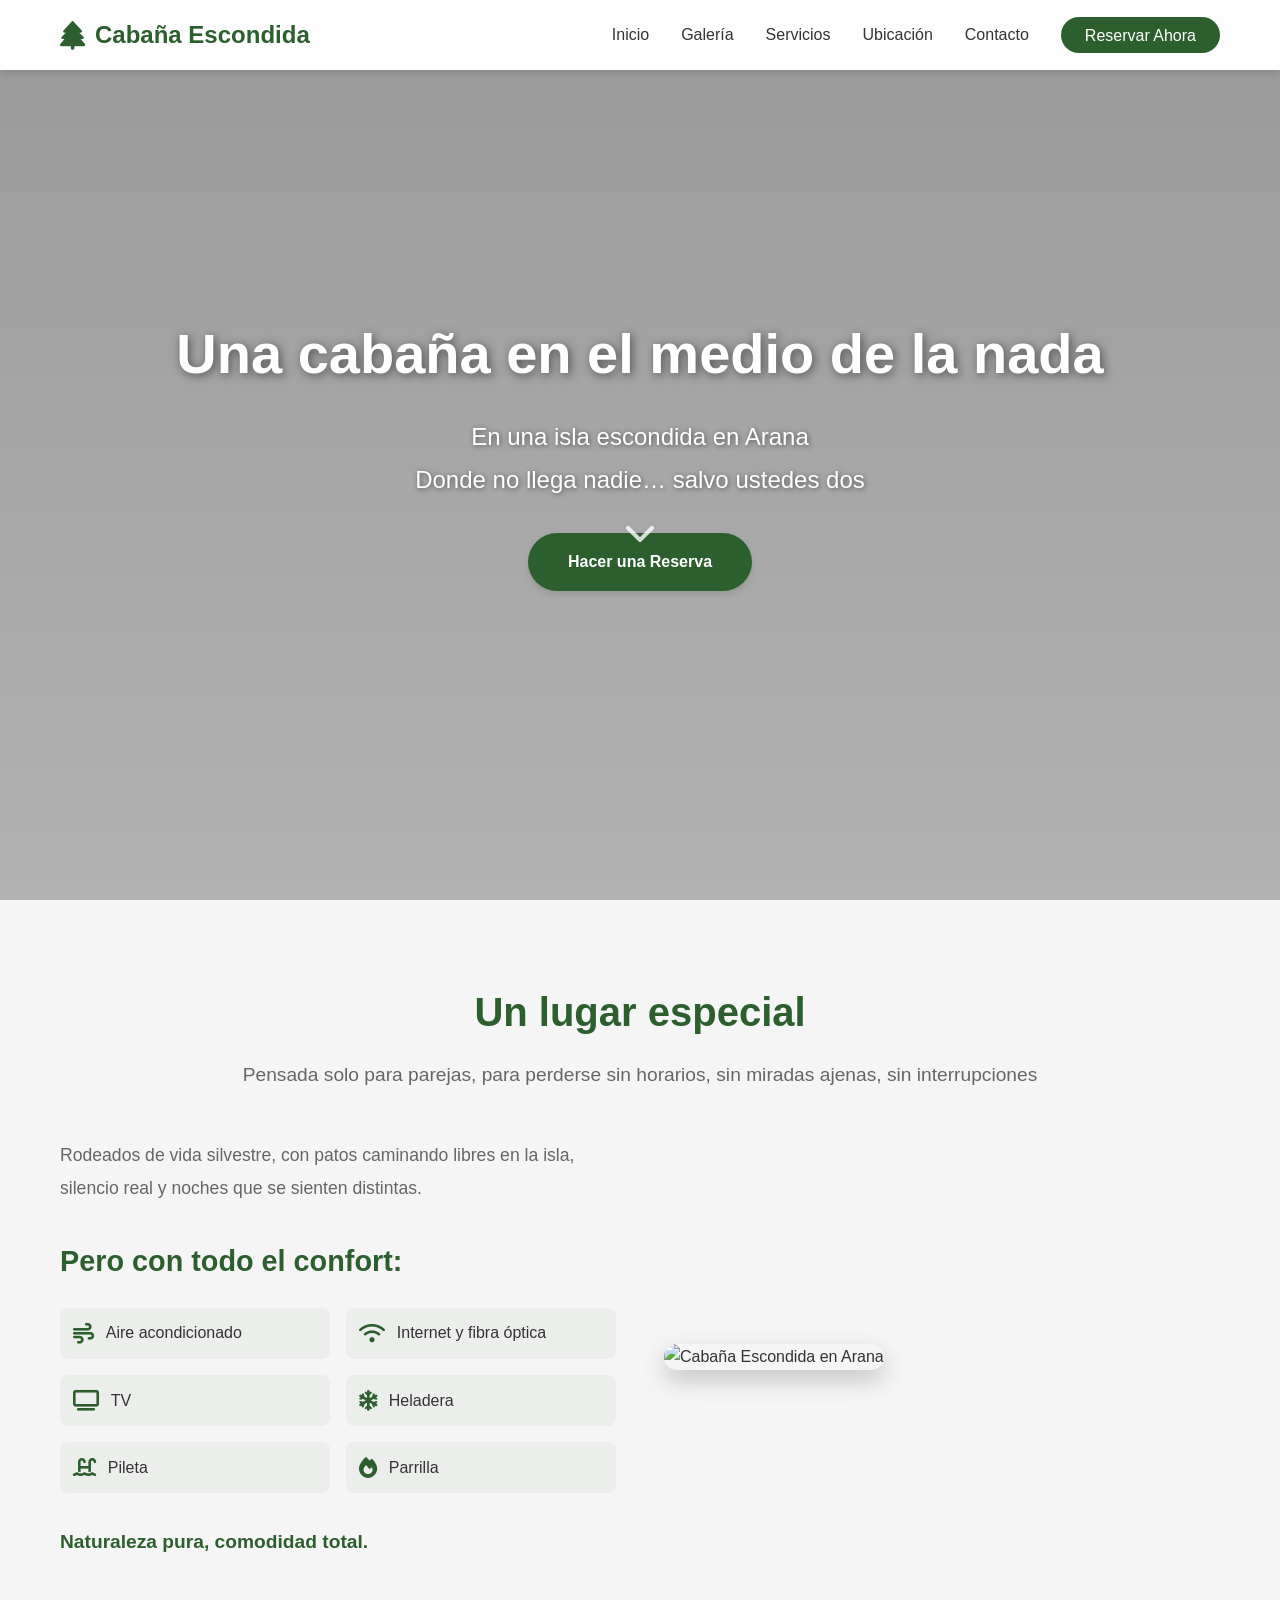
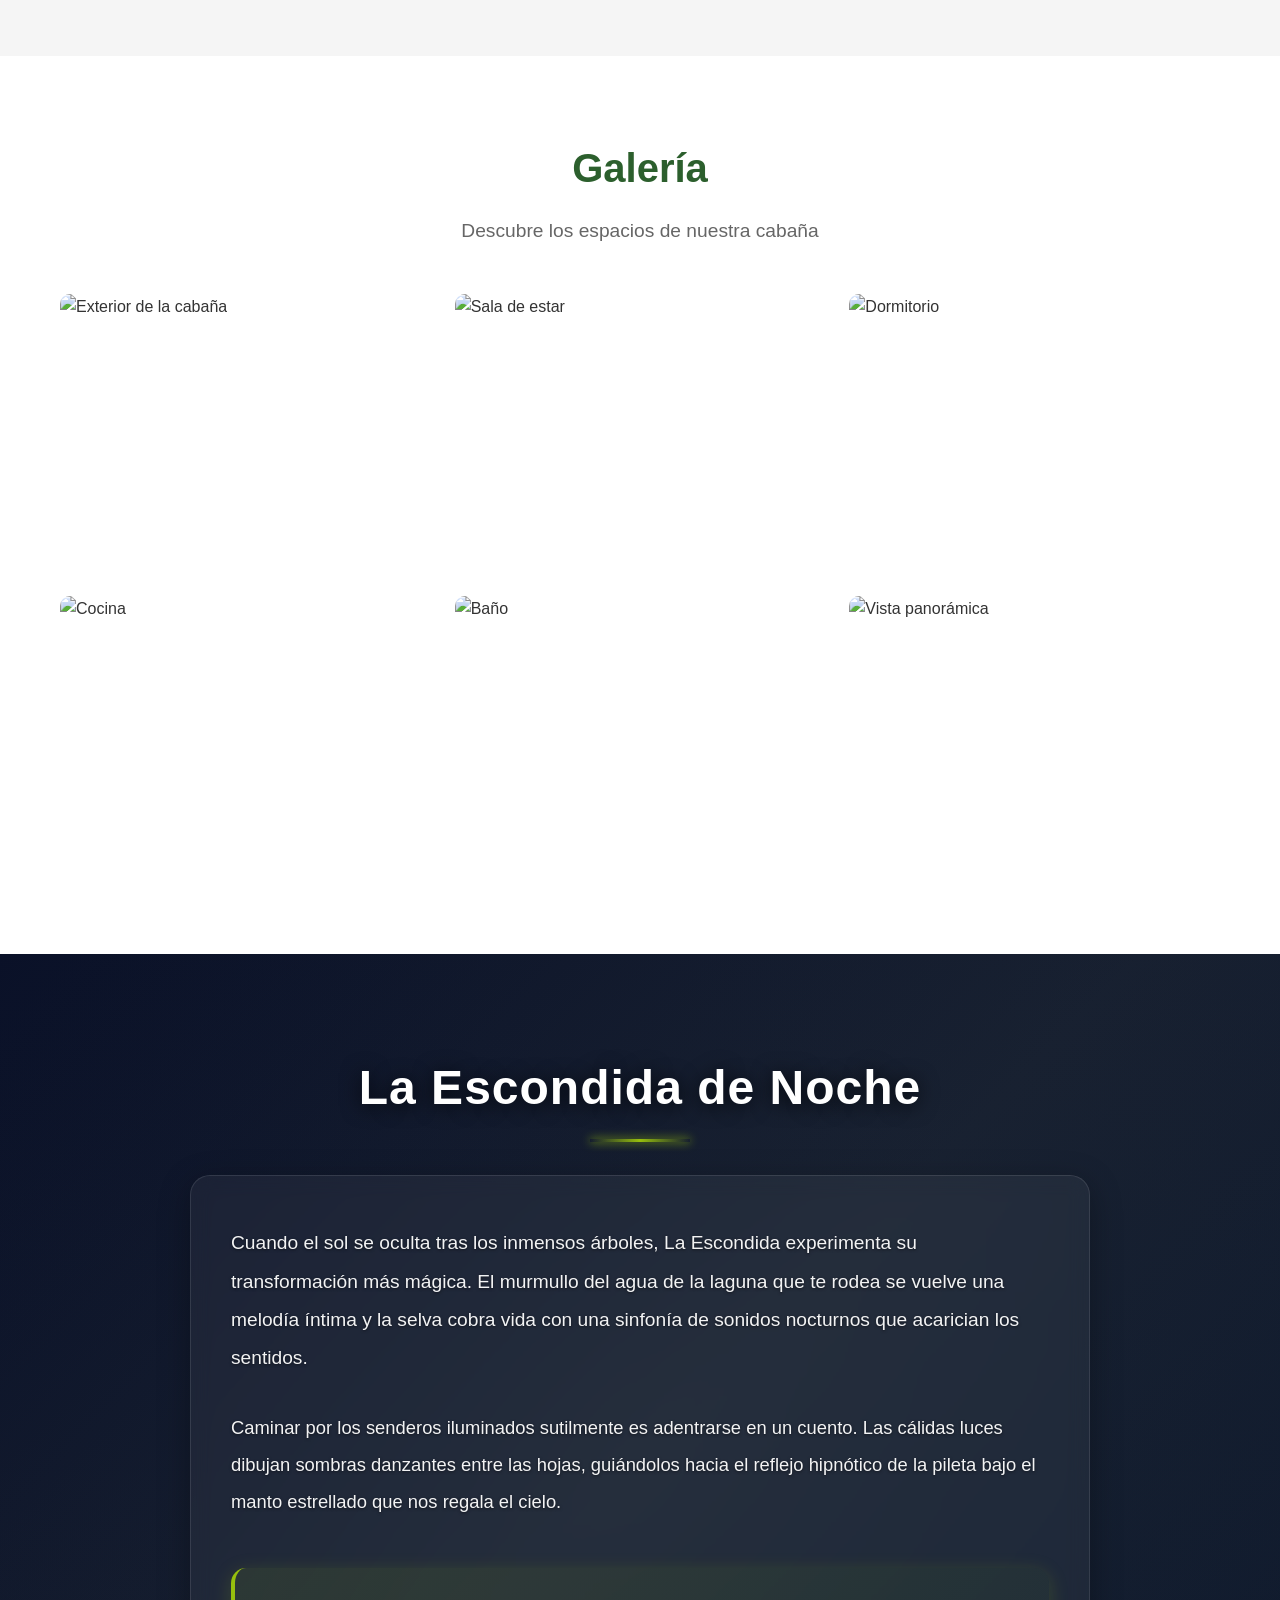
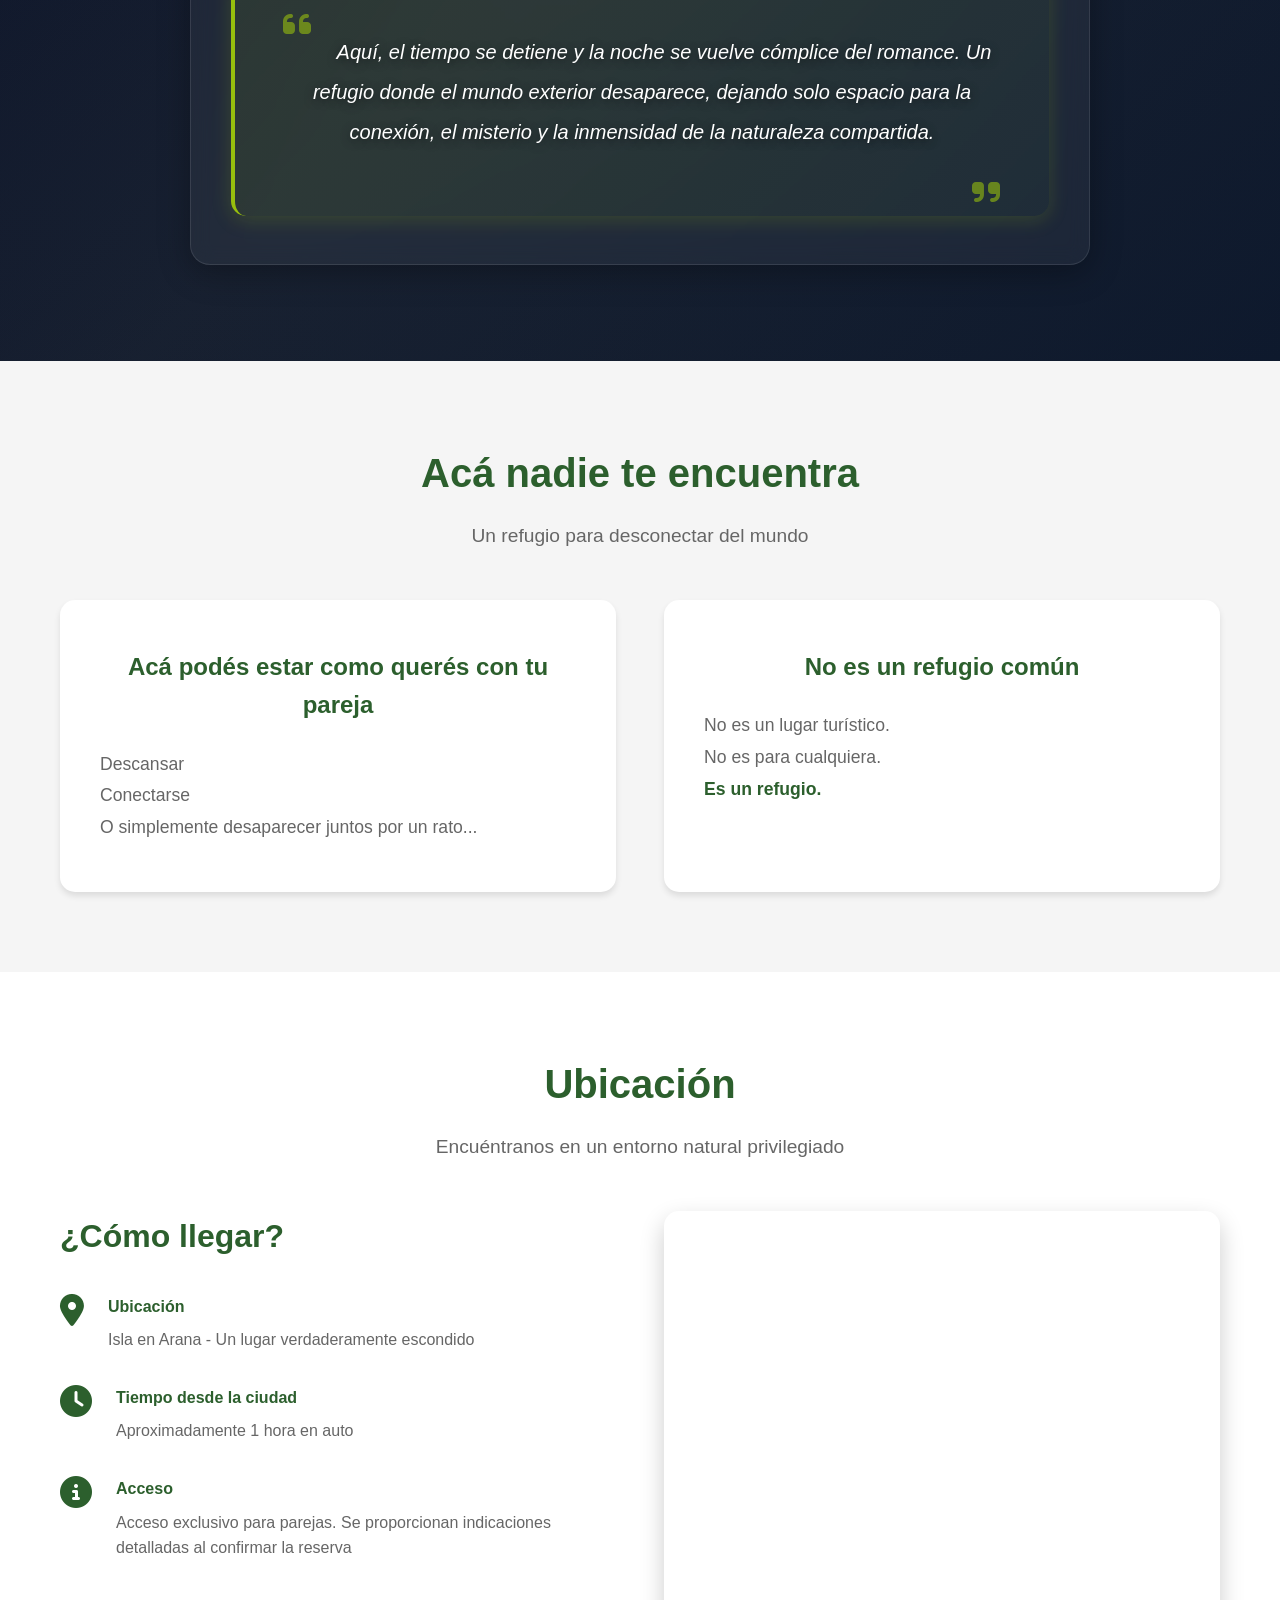
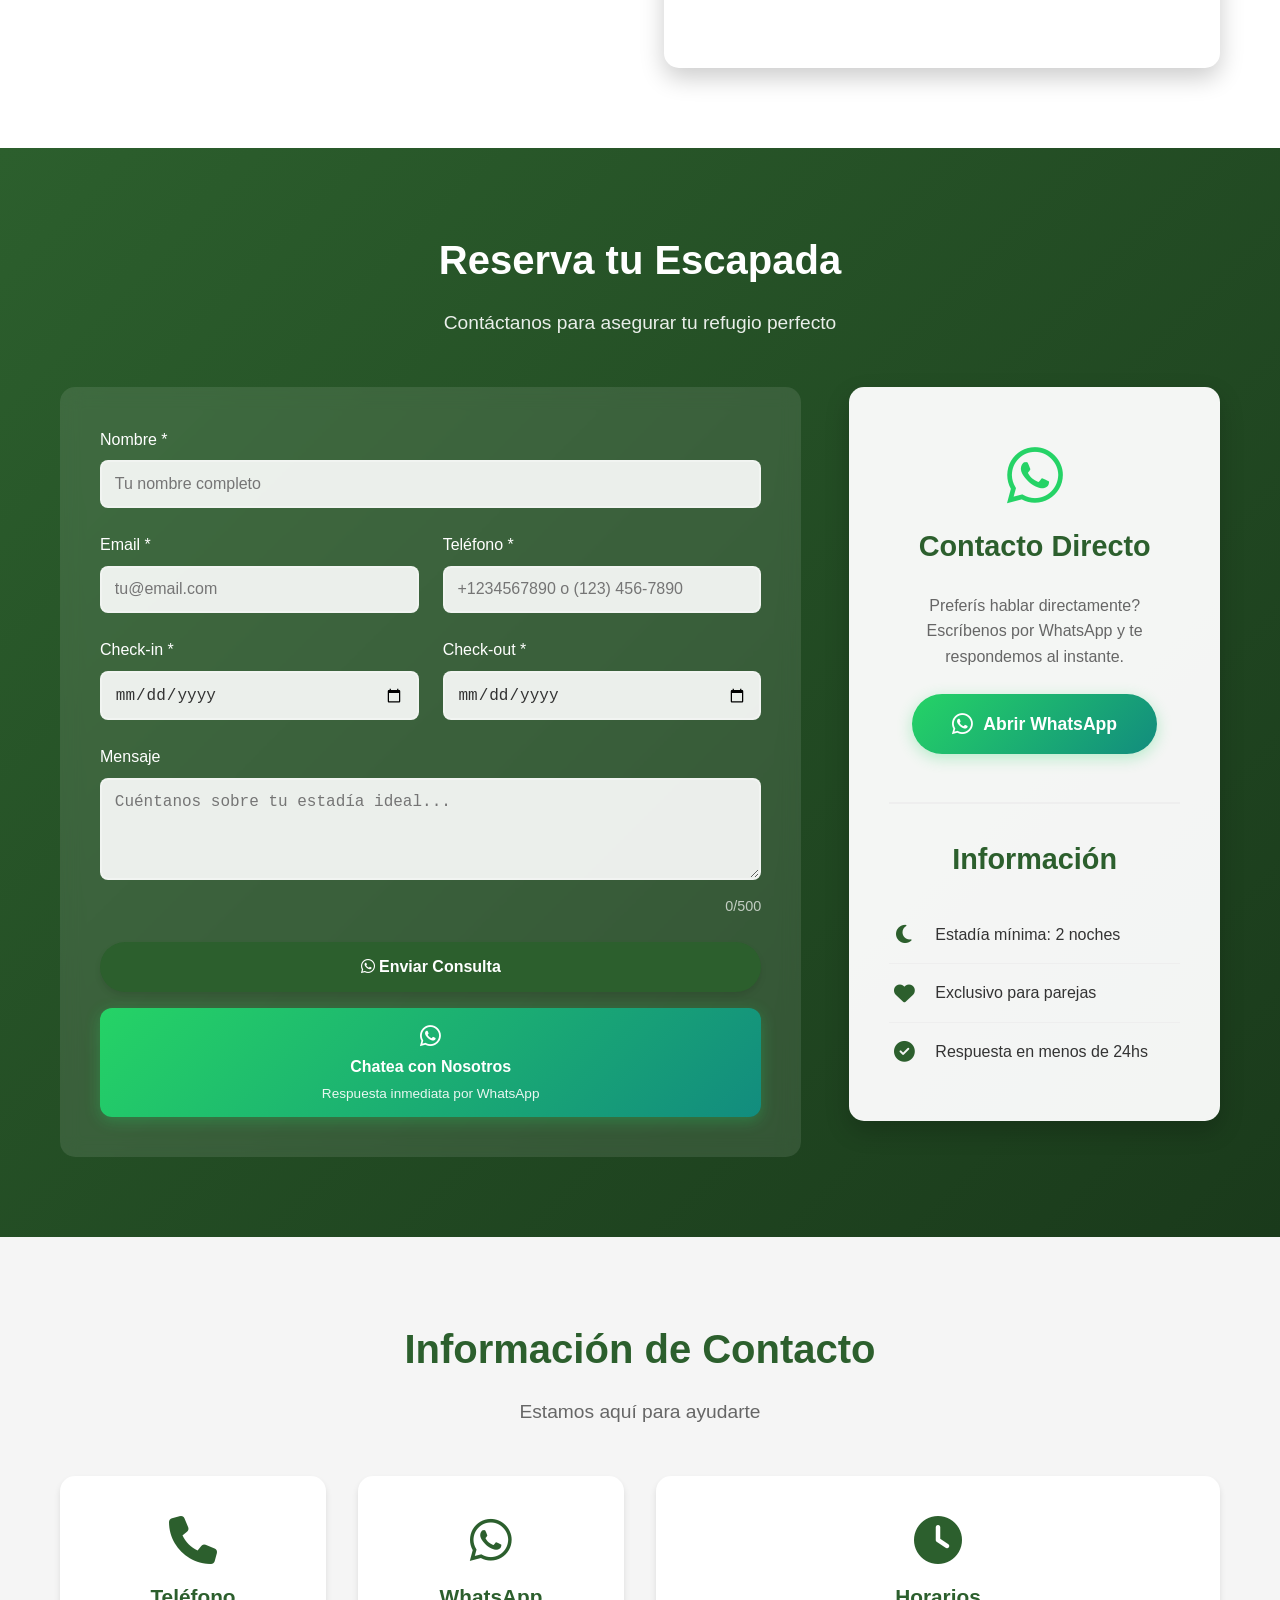
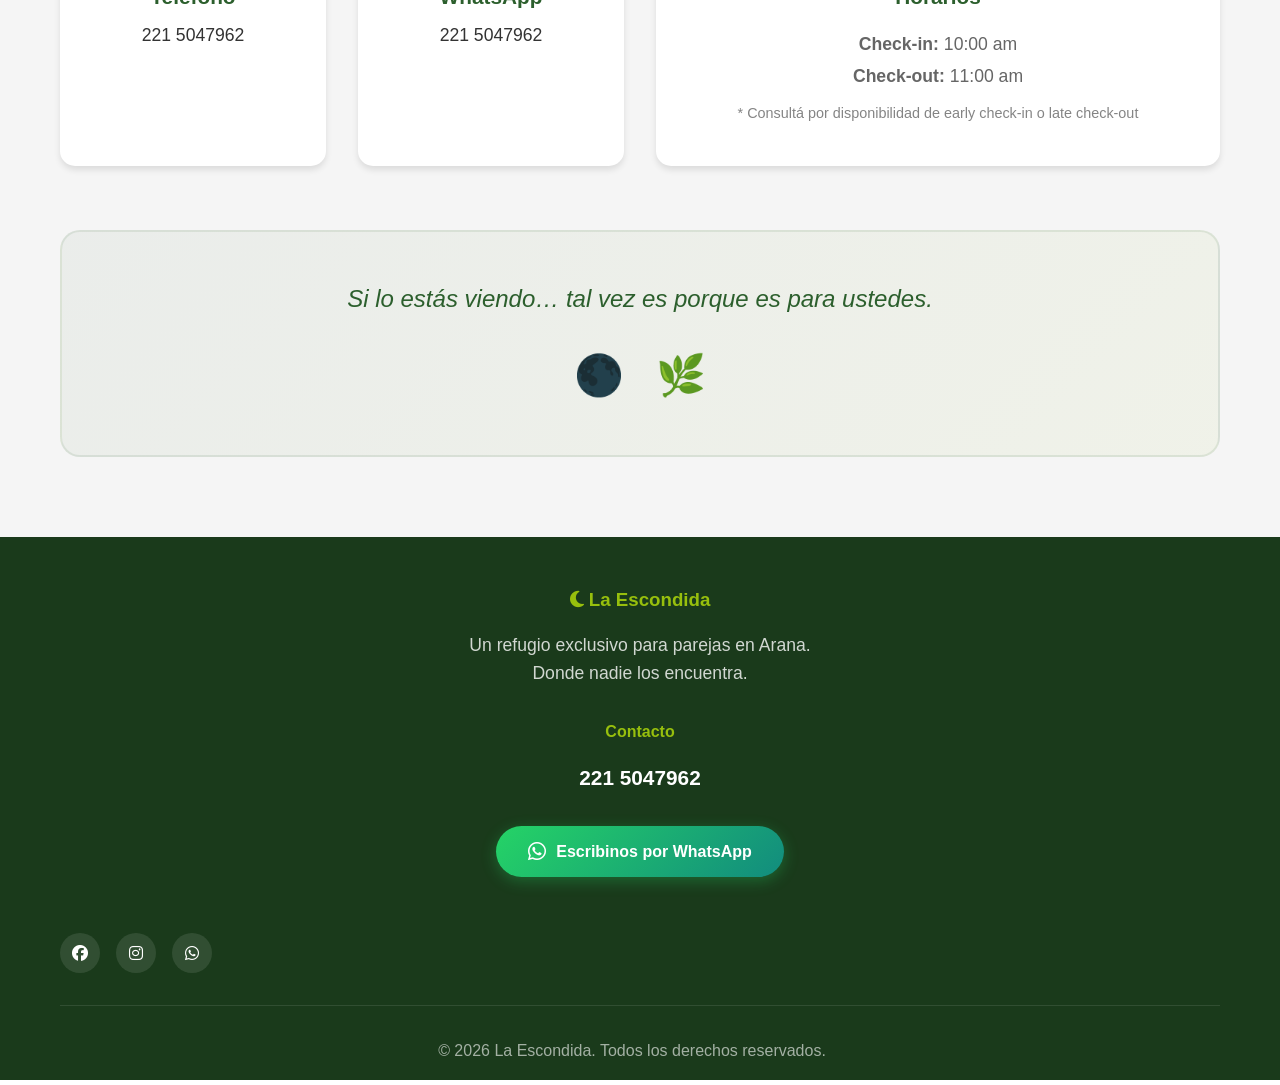
==== dashboard.html @ 1663bf4b "Agregar Dashboard CEO con métricas y analytics protegido por contraseña" ====
<!DOCTYPE html>
<html lang="es">
<head>
    <meta charset="UTF-8">
    <meta name="viewport" content="width=device-width, initial-scale=1.0">
    <title>Dashboard CEO - La Escondida</title>
    <link rel="stylesheet" href="https://cdnjs.cloudflare.com/ajax/libs/font-awesome/6.4.0/css/all.min.css">
    <style>
        * {
            margin: 0;
            padding: 0;
            box-sizing: border-box;
        }

        body {
            font-family: 'Segoe UI', Tahoma, Geneva, Verdana, sans-serif;
            background: linear-gradient(135deg, #1a1a2e 0%, #16213e 100%);
            color: #fff;
            min-height: 100vh;
            padding: 2rem;
        }

        .container {
            max-width: 1400px;
            margin: 0 auto;
        }

        .header {
            display: flex;
            justify-content: space-between;
            align-items: center;
            margin-bottom: 3rem;
            padding-bottom: 1rem;
            border-bottom: 2px solid rgba(255, 255, 255, 0.1);
        }

        .header h1 {
            font-size: 2rem;
            color: #f4a261;
        }

        .header .subtitle {
            color: rgba(255, 255, 255, 0.6);
            font-size: 1rem;
        }

        .back-btn {
            padding: 0.8rem 1.5rem;
            background: rgba(255, 255, 255, 0.1);
            border: 1px solid rgba(255, 255, 255, 0.2);
            border-radius: 8px;
            color: #fff;
            text-decoration: none;
            display: flex;
            align-items: center;
            gap: 0.5rem;
            transition: all 0.3s ease;
        }

        .back-btn:hover {
            background: rgba(255, 255, 255, 0.2);
            transform: translateY(-2px);
        }

        .stats-grid {
            display: grid;
            grid-template-columns: repeat(auto-fit, minmax(280px, 1fr));
            gap: 1.5rem;
            margin-bottom: 3rem;
        }

        .stat-card {
            background: linear-gradient(135deg, rgba(244, 162, 97, 0.1), rgba(233, 196, 106, 0.1));
            border: 1px solid rgba(244, 162, 97, 0.2);
            border-radius: 12px;
            padding: 2rem;
            backdrop-filter: blur(10px);
            transition: transform 0.3s ease;
        }

        .stat-card:hover {
            transform: translateY(-5px);
        }

        .stat-card .icon {
            width: 60px;
            height: 60px;
            background: rgba(244, 162, 97, 0.2);
            border-radius: 12px;
            display: flex;
            align-items: center;
            justify-content: center;
            font-size: 1.8rem;
            color: #f4a261;
            margin-bottom: 1rem;
        }

        .stat-card h3 {
            font-size: 0.9rem;
            color: rgba(255, 255, 255, 0.7);
            text-transform: uppercase;
            letter-spacing: 1px;
            margin-bottom: 0.5rem;
        }

        .stat-card .value {
            font-size: 2.5rem;
            font-weight: bold;
            color: #f4a261;
            margin-bottom: 0.5rem;
        }

        .stat-card .change {
            font-size: 0.9rem;
            color: #4ecdc4;
        }

        .chart-section {
            background: rgba(255, 255, 255, 0.05);
            border: 1px solid rgba(255, 255, 255, 0.1);
            border-radius: 12px;
            padding: 2rem;
            margin-bottom: 2rem;
        }

        .chart-section h2 {
            font-size: 1.5rem;
            margin-bottom: 1.5rem;
            color: #f4a261;
        }

        .activity-list {
            max-height: 400px;
            overflow-y: auto;
        }

        .activity-item {
            display: flex;
            align-items: center;
            gap: 1rem;
            padding: 1rem;
            background: rgba(255, 255, 255, 0.03);
            border-radius: 8px;
            margin-bottom: 0.8rem;
            border-left: 3px solid #f4a261;
        }

        .activity-item .activity-icon {
            width: 40px;
            height: 40px;
            background: rgba(244, 162, 97, 0.2);
            border-radius: 50%;
            display: flex;
            align-items: center;
            justify-content: center;
            color: #f4a261;
        }

        .activity-item .activity-content {
            flex: 1;
        }

        .activity-item .activity-title {
            font-weight: 600;
            margin-bottom: 0.3rem;
        }

        .activity-item .activity-time {
            font-size: 0.8rem;
            color: rgba(255, 255, 255, 0.5);
        }

        .actions {
            display: flex;
            gap: 1rem;
            margin-top: 2rem;
        }

        .action-btn {
            padding: 1rem 2rem;
            background: rgba(244, 162, 97, 0.2);
            border: 1px solid rgba(244, 162, 97, 0.3);
            border-radius: 8px;
            color: #fff;
            cursor: pointer;
            transition: all 0.3s ease;
            display: flex;
            align-items: center;
            gap: 0.5rem;
        }

        .action-btn:hover {
            background: rgba(244, 162, 97, 0.3);
            transform: translateY(-2px);
        }

        .progress-bar {
            width: 100%;
            height: 8px;
            background: rgba(255, 255, 255, 0.1);
            border-radius: 4px;
            overflow: hidden;
            margin-top: 0.5rem;
        }

        .progress-fill {
            height: 100%;
            background: linear-gradient(90deg, #f4a261, #e9c46a);
            border-radius: 4px;
            transition: width 0.3s ease;
        }

        @media (max-width: 768px) {
            body {
                padding: 1rem;
            }

            .header {
                flex-direction: column;
                gap: 1rem;
                text-align: center;
            }

            .stats-grid {
                grid-template-columns: 1fr;
            }

            .actions {
                flex-direction: column;
            }
        }

        ::-webkit-scrollbar {
            width: 8px;
        }

        ::-webkit-scrollbar-track {
            background: rgba(255, 255, 255, 0.05);
        }

        ::-webkit-scrollbar-thumb {
            background: rgba(244, 162, 97, 0.5);
            border-radius: 4px;
        }
    </style>
</head>
<body>
    <div class="container">
        <div class="header">
            <div>
                <h1><i class="fas fa-chart-line"></i> Dashboard CEO</h1>
                <p class="subtitle">Panel de métricas - La Escondida</p>
            </div>
            <a href="index.html" class="back-btn">
                <i class="fas fa-arrow-left"></i> Volver al sitio
            </a>
        </div>

        <div class="stats-grid">
            <div class="stat-card">
                <div class="icon"><i class="fas fa-eye"></i></div>
                <h3>Visitas Totales</h3>
                <div class="value" id="totalViews">0</div>
                <div class="change">↑ Últimas 24 horas</div>
            </div>

            <div class="stat-card">
                <div class="icon"><i class="fas fa-mouse-pointer"></i></div>
                <h3>Clicks Totales</h3>
                <div class="value" id="totalClicks">0</div>
                <div class="change">Interacciones del usuario</div>
            </div>

            <div class="stat-card">
                <div class="icon"><i class="fab fa-whatsapp"></i></div>
                <h3>Conversiones WhatsApp</h3>
                <div class="value" id="totalConversions">0</div>
                <div class="change" id="conversionRate">0% tasa de conversión</div>
                <div class="progress-bar">
                    <div class="progress-fill" id="conversionProgress" style="width: 0%"></div>
                </div>
            </div>

            <div class="stat-card">
                <div class="icon"><i class="fas fa-clock"></i></div>
                <h3>Tiempo Promedio</h3>
                <div class="value" id="avgTime">0s</div>
                <div class="change">Tiempo en el sitio</div>
            </div>
        </div>

        <div class="chart-section">
            <h2><i class="fas fa-chart-bar"></i> Actividad Reciente</h2>
            <div class="activity-list" id="activityList">
                <!-- Se llena dinámicamente -->
            </div>
        </div>

        <div class="actions">
            <button class="action-btn" onclick="exportData()">
                <i class="fas fa-download"></i> Exportar Datos
            </button>
            <button class="action-btn" onclick="clearData()">
                <i class="fas fa-trash"></i> Limpiar Datos
            </button>
            <button class="action-btn" onclick="refreshData()">
                <i class="fas fa-sync"></i> Actualizar
            </button>
        </div>
    </div>

    <script>
        // Verificar autenticación
        function checkAuth() {
            const authTime = sessionStorage.getItem('admin_auth_time');
            const now = Date.now();
            
            if (!authTime || (now - parseInt(authTime)) > 3600000) { // 1 hora
                const password = prompt('Ingrese la contraseña de administrador:');
                if (password === '1234') {
                    sessionStorage.setItem('admin_auth_time', now.toString());
                } else {
                    alert('Acceso denegado');
                    window.location.href = 'index.html';
                }
            }
        }

        checkAuth();

        // Cargar datos de analytics
        function loadAnalytics() {
            const events = JSON.parse(localStorage.getItem('cabana_analytics') || '[]');
            
            // Calcular métricas
            const pageViews = events.filter(e => e.type === 'page_view').length;
            const buttonClicks = events.filter(e => e.type === 'button_click').length;
            const conversions = events.filter(e => e.type === 'conversion').length;
            const timeEvents = events.filter(e => e.type === 'time_on_page');
            
            // Tiempo promedio
            let avgTime = 0;
            if (timeEvents.length > 0) {
                const totalTime = timeEvents.reduce((sum, e) => sum + (e.seconds || 0), 0);
                avgTime = Math.round(totalTime / timeEvents.length);
            }
            
            // Actualizar UI
            document.getElementById('totalViews').textContent = pageViews;
            document.getElementById('totalClicks').textContent = buttonClicks;
            document.getElementById('totalConversions').textContent = conversions;
            document.getElementById('avgTime').textContent = `${avgTime}s`;
            
            // Tasa de conversión
            const conversionRate = pageViews > 0 ? ((conversions / pageViews) * 100).toFixed(1) : 0;
            document.getElementById('conversionRate').textContent = `${conversionRate}% tasa de conversión`;
            document.getElementById('conversionProgress').style.width = `${Math.min(conversionRate * 2, 100)}%`;
            
            // Actividad reciente
            const activityList = document.getElementById('activityList');
            activityList.innerHTML = '';
            
            // Últimos 50 eventos
            const recentEvents = events.slice(-50).reverse();
            
            if (recentEvents.length === 0) {
                activityList.innerHTML = '<p style="text-align: center; color: rgba(255,255,255,0.5); padding: 2rem;">No hay actividad registrada aún</p>';
            } else {
                recentEvents.forEach(event => {
                    const item = document.createElement('div');
                    item.className = 'activity-item';
                    
                    let icon, title, subtitle;
                    
                    switch(event.type) {
                        case 'page_view':
                            icon = 'fa-eye';
                            title = 'Vista de página';
                            subtitle = event.page || 'Página principal';
                            break;
                        case 'button_click':
                            icon = 'fa-mouse-pointer';
                            title = 'Click en botón';
                            subtitle = event.text || 'Botón';
                            break;
                        case 'conversion':
                            icon = 'fa-whatsapp';
                            title = 'Conversión - Click en WhatsApp';
                            subtitle = event.text || 'WhatsApp';
                            break;
                        case 'dashboard_access':
                            icon = 'fa-shield-alt';
                            title = 'Acceso al dashboard';
                            subtitle = 'Panel de administración';
                            break;
                        default:
                            icon = 'fa-circle';
                            title = event.type;
                            subtitle = '';
                    }
                    
                    const time = new Date(event.timestamp).toLocaleString('es-AR');
                    
                    item.innerHTML = `
                        <div class="activity-icon">
                            <i class="fas ${icon}"></i>
                        </div>
                        <div class="activity-content">
                            <div class="activity-title">${title}</div>
                            <div class="activity-time">${time} - ${subtitle}</div>
                        </div>
                    `;
                    
                    activityList.appendChild(item);
                });
            }
        }

        function exportData() {
            const events = localStorage.getItem('cabana_analytics') || '[]';
            const blob = new Blob([events], { type: 'application/json' });
            const url = URL.createObjectURL(blob);
            const a = document.createElement('a');
            a.href = url;
            a.download = `analytics_${new Date().toISOString().split('T')[0]}.json`;
            a.click();
            URL.revokeObjectURL(url);
        }

        function clearData() {
            if (confirm('¿Está seguro de que desea eliminar todos los datos de analytics?')) {
                localStorage.removeItem('cabana_analytics');
                loadAnalytics();
                alert('Datos eliminados correctamente');
            }
        }

        function refreshData() {
            loadAnalytics();
        }

        // Cargar datos al inicio
        loadAnalytics();

        // Auto-refresh cada 30 segundos
        setInterval(loadAnalytics, 30000);
    </script>
</body>
</html>
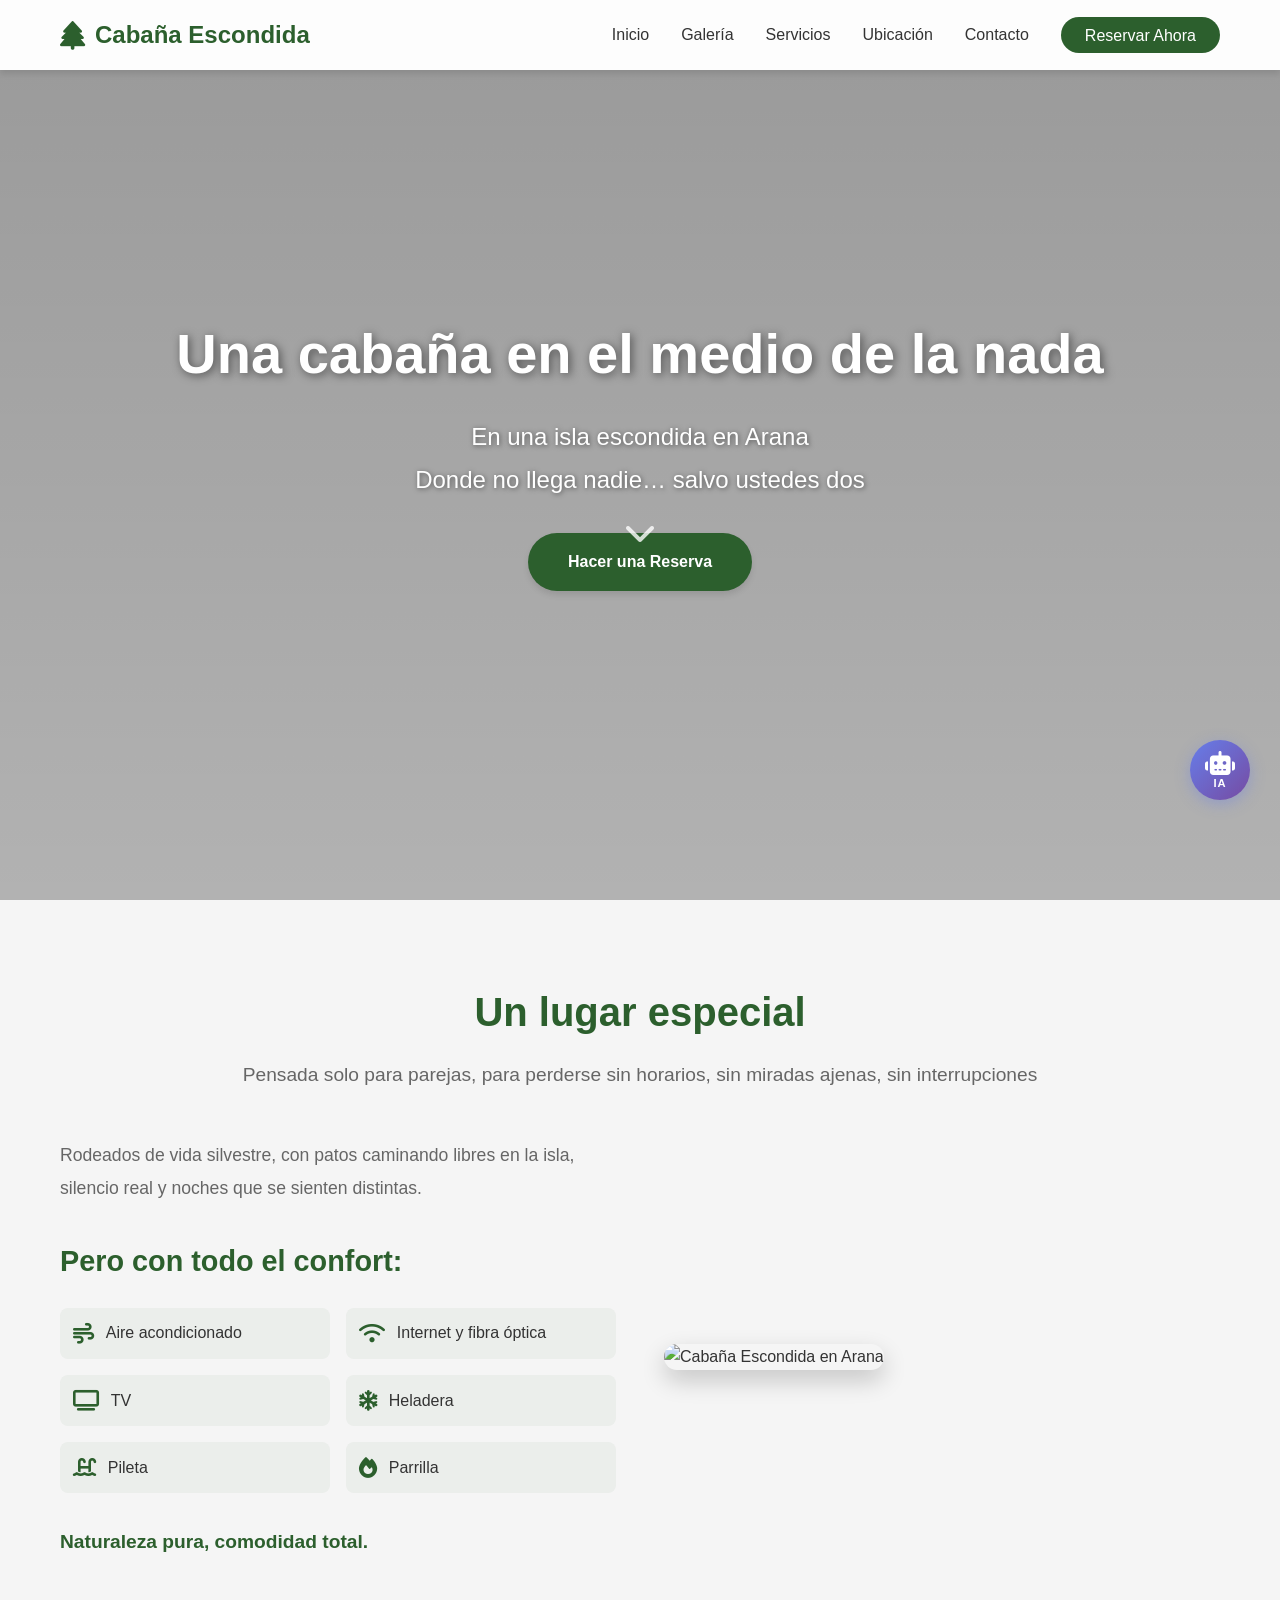
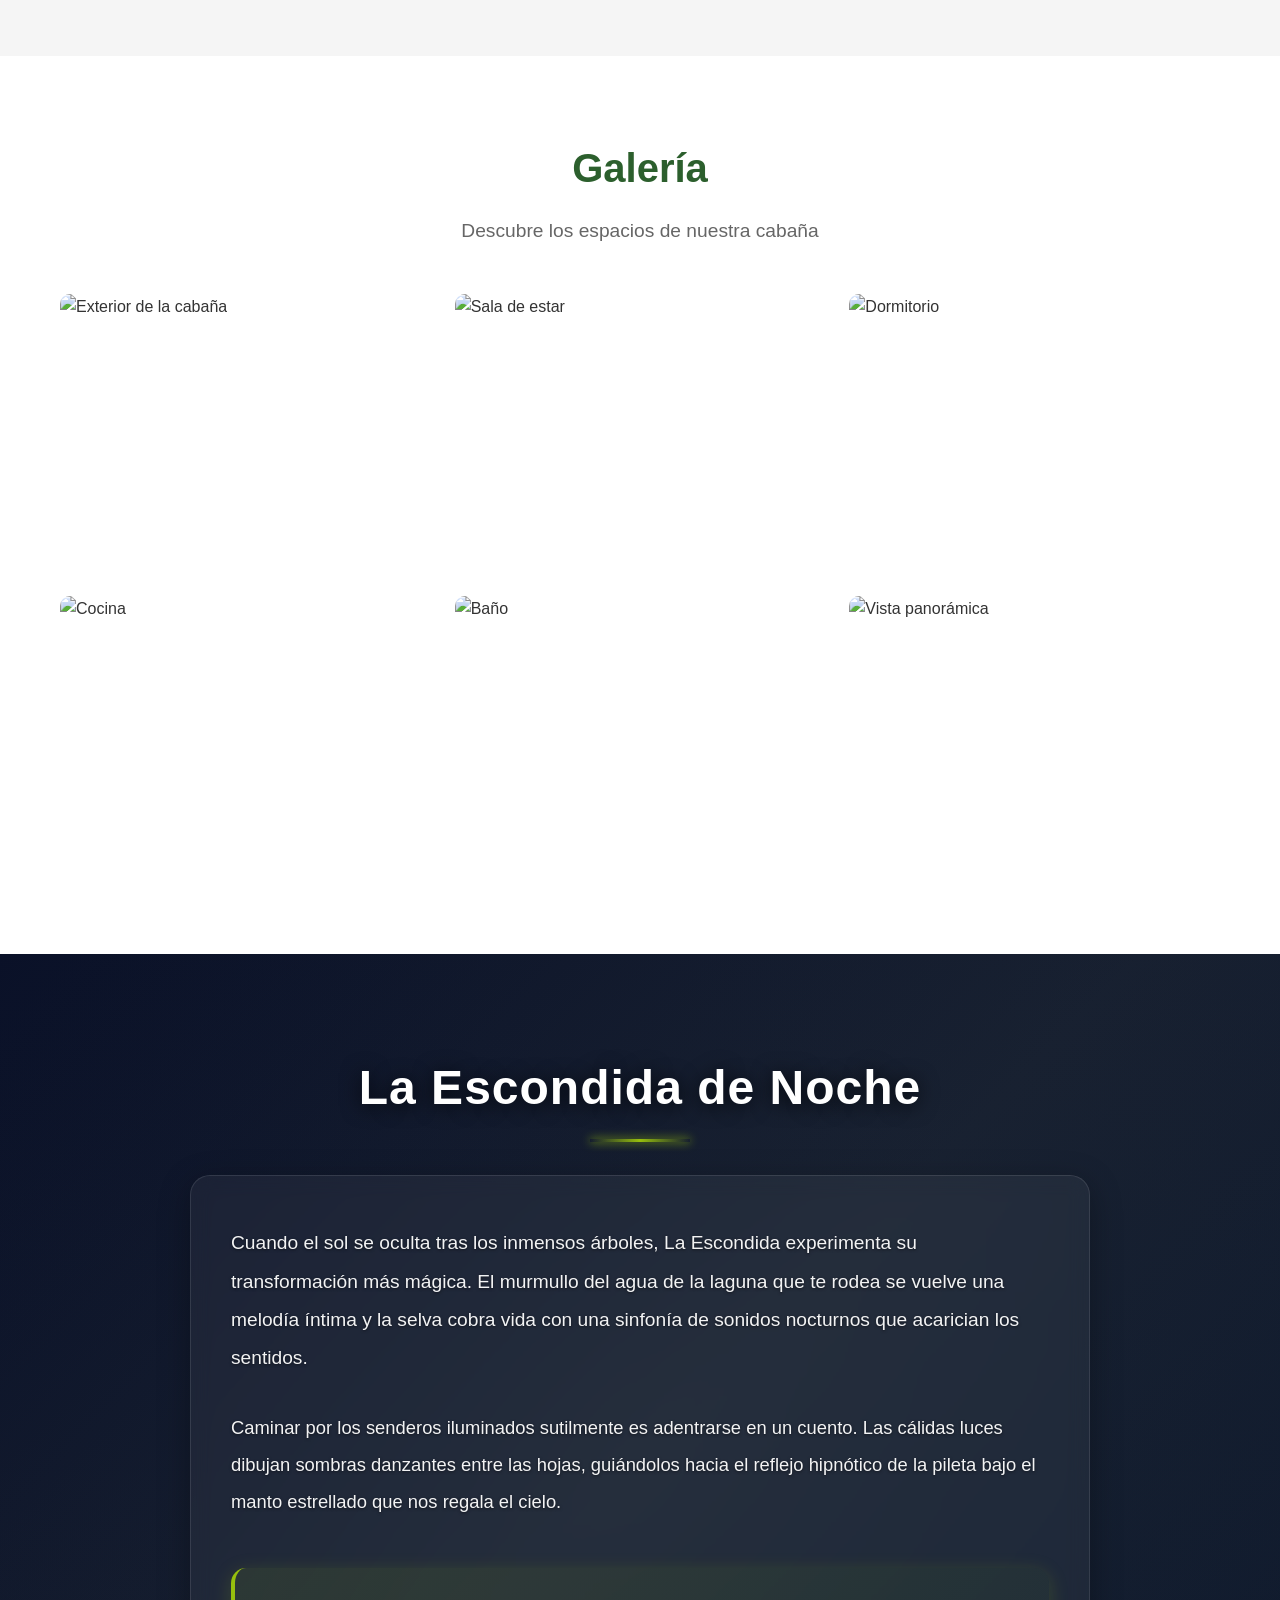
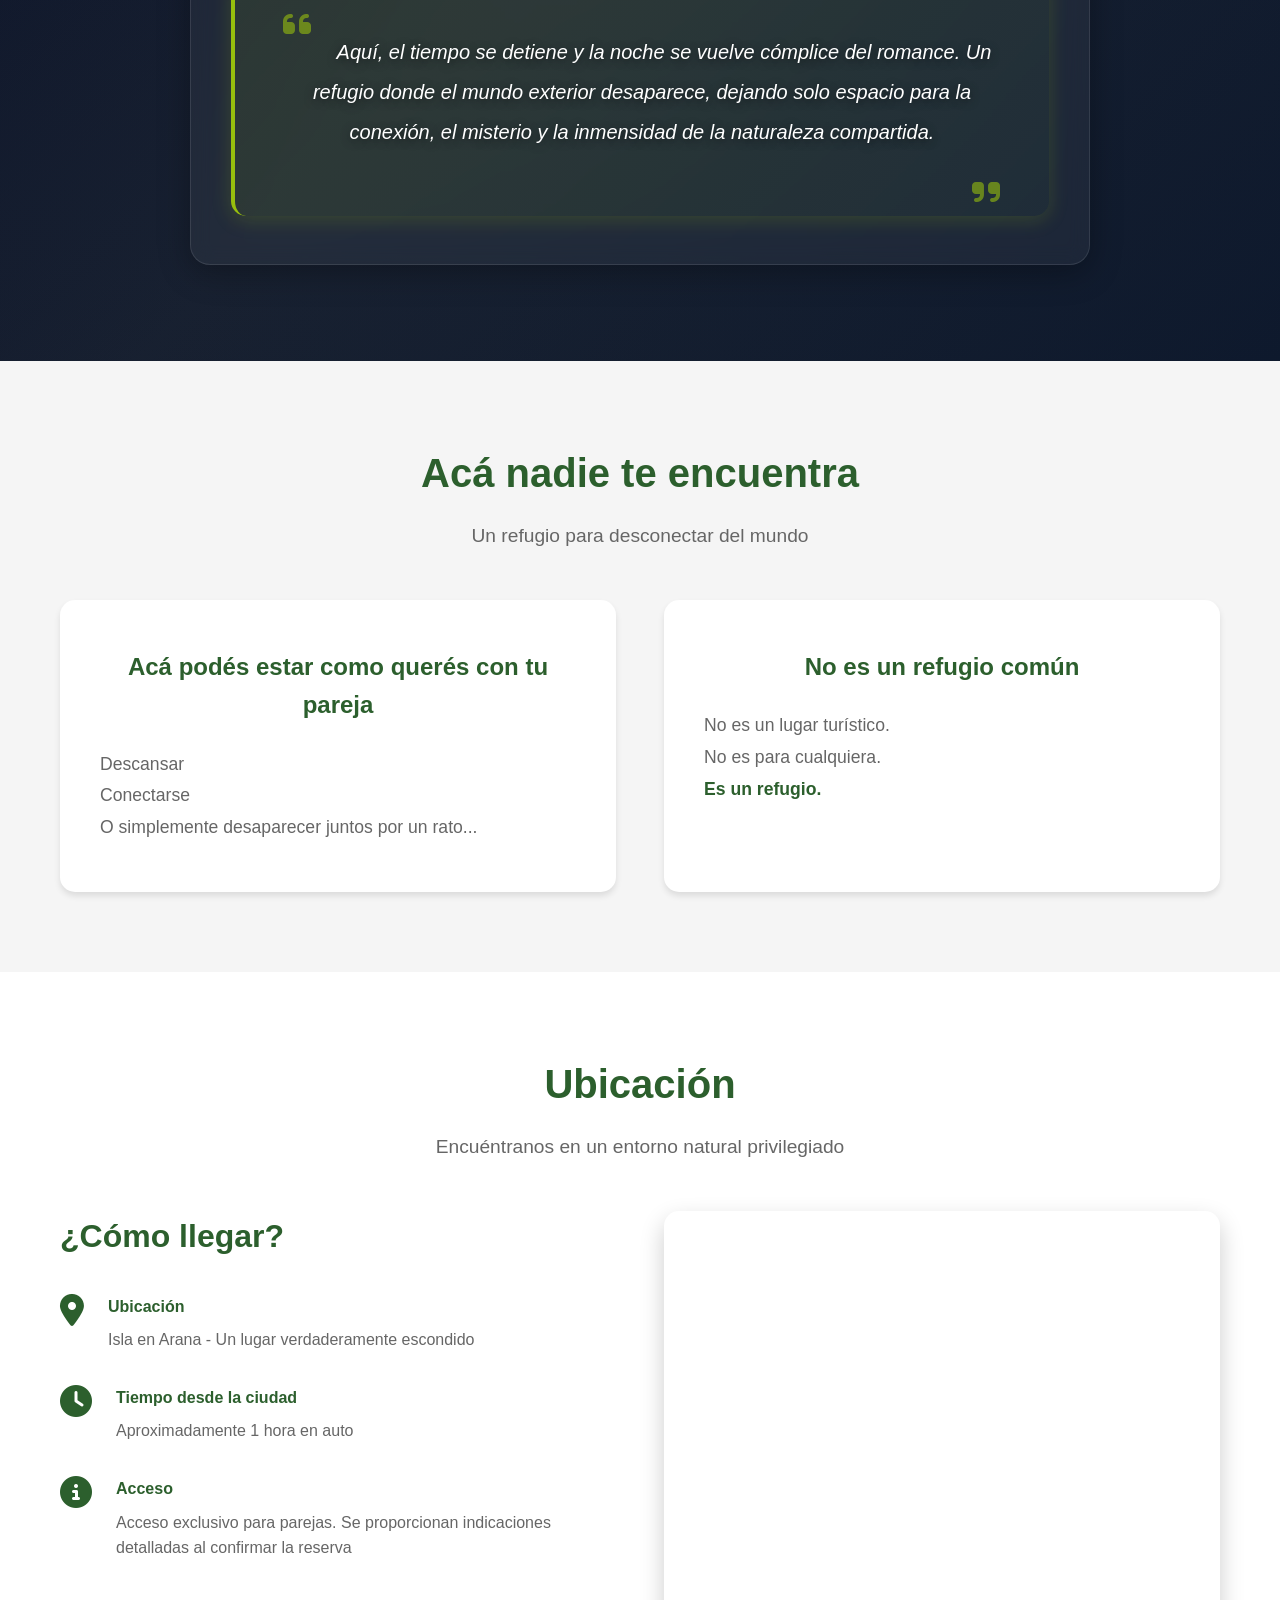
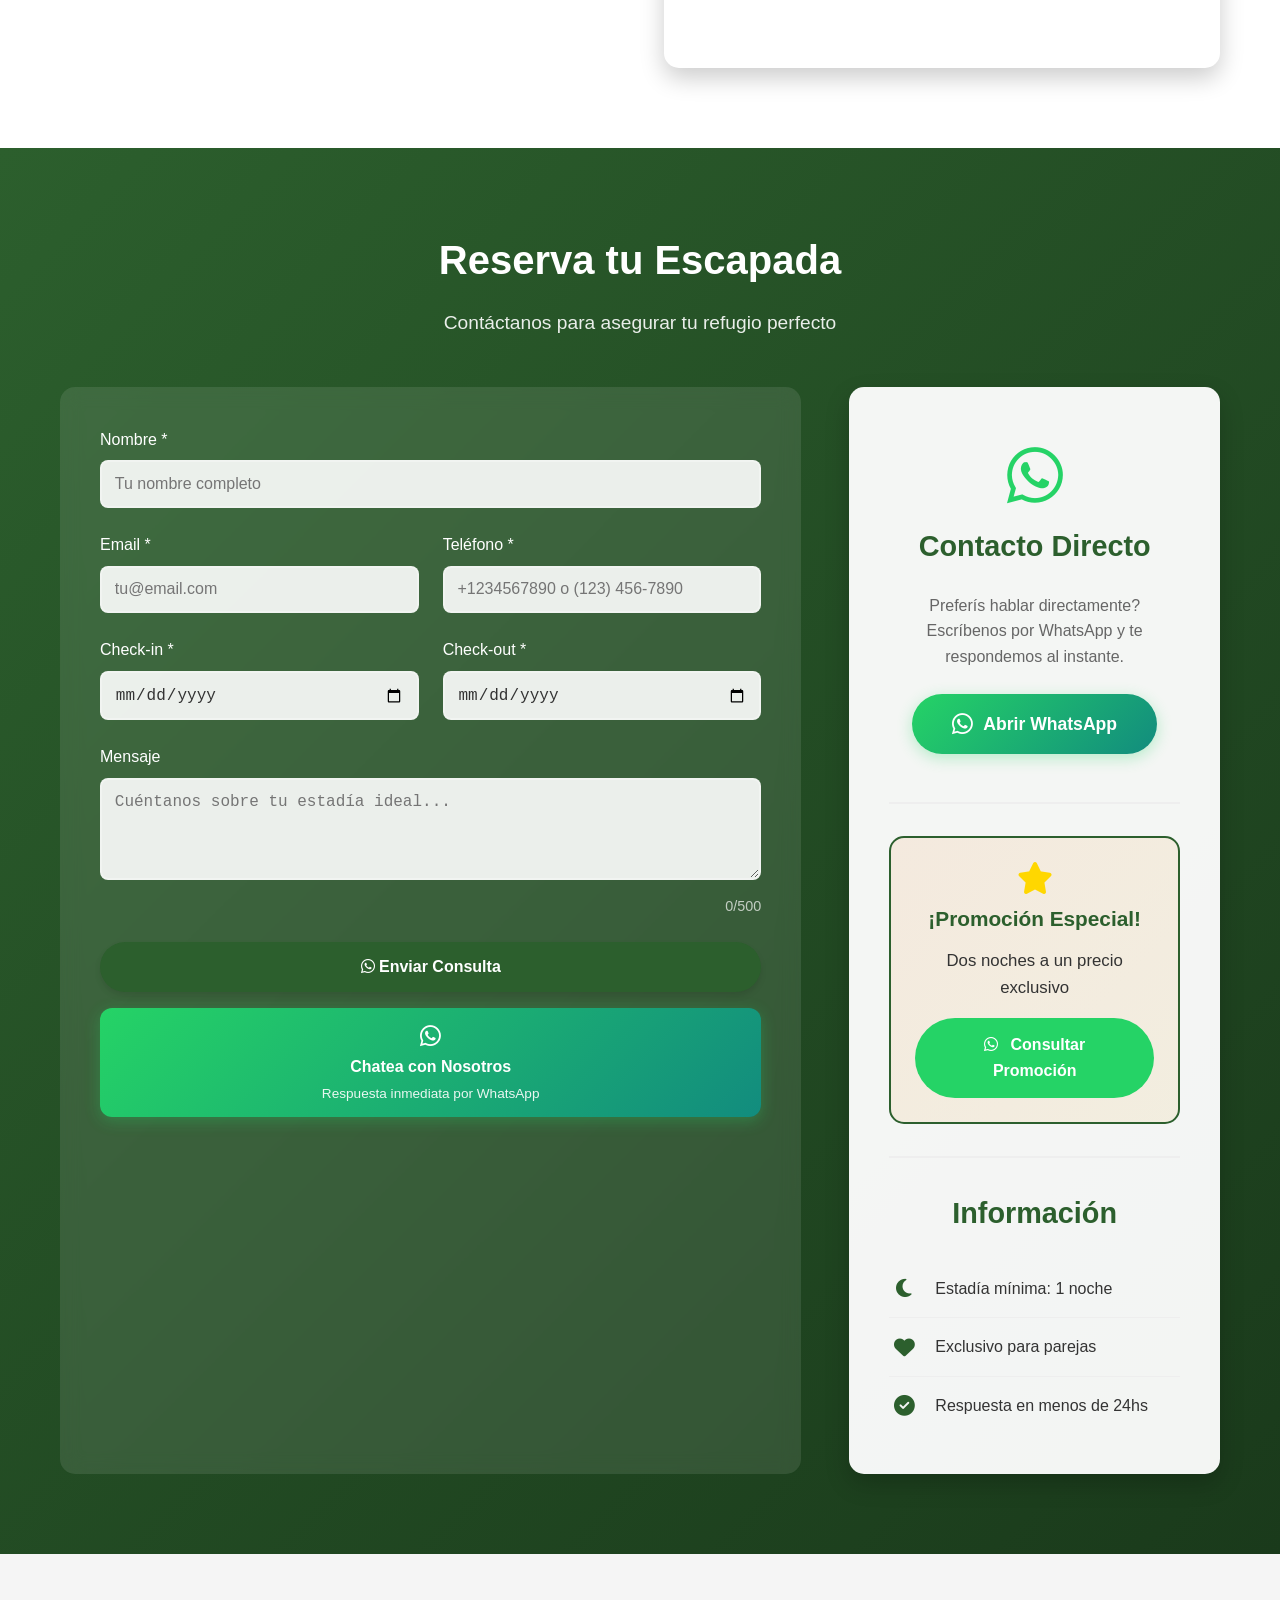
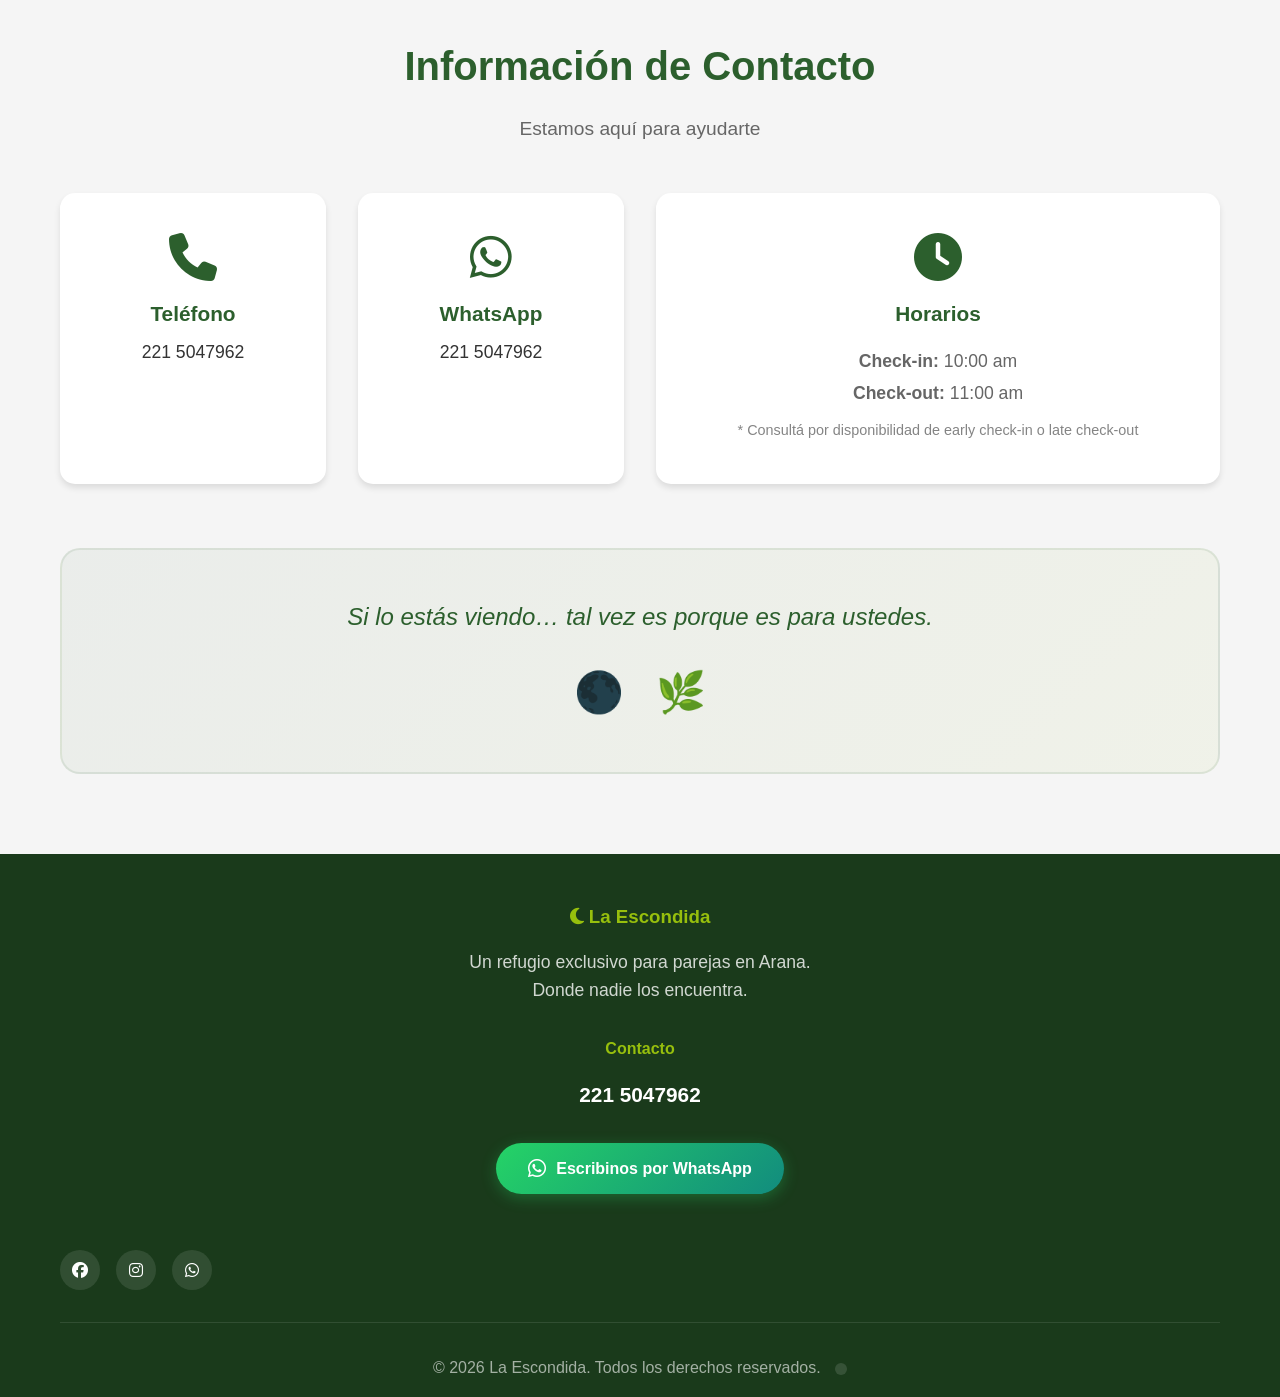
==== commit 0fe15a6f: "Agregar contraseña a limpiar datos (12345), aumentar z-index chatbot y asegurar logo visible en móvi" ====
--- a/dashboard.html
+++ b/dashboard.html
@@ -428,10 +428,15 @@
         }
 
         function clearData() {
-            if (confirm('¿Está seguro de que desea eliminar todos los datos de analytics?')) {
-                localStorage.removeItem('cabana_analytics');
-                loadAnalytics();
-                alert('Datos eliminados correctamente');
+            const password = prompt('Ingrese la contraseña para limpiar los datos:');
+            if (password === '12345') {
+                if (confirm('¿Está seguro de que desea eliminar todos los datos de analytics?')) {
+                    localStorage.removeItem('cabana_analytics');
+                    loadAnalytics();
+                    alert('Datos eliminados correctamente');
+                }
+            } else if (password !== null) {
+                alert('Contraseña incorrecta');
             }
         }
 
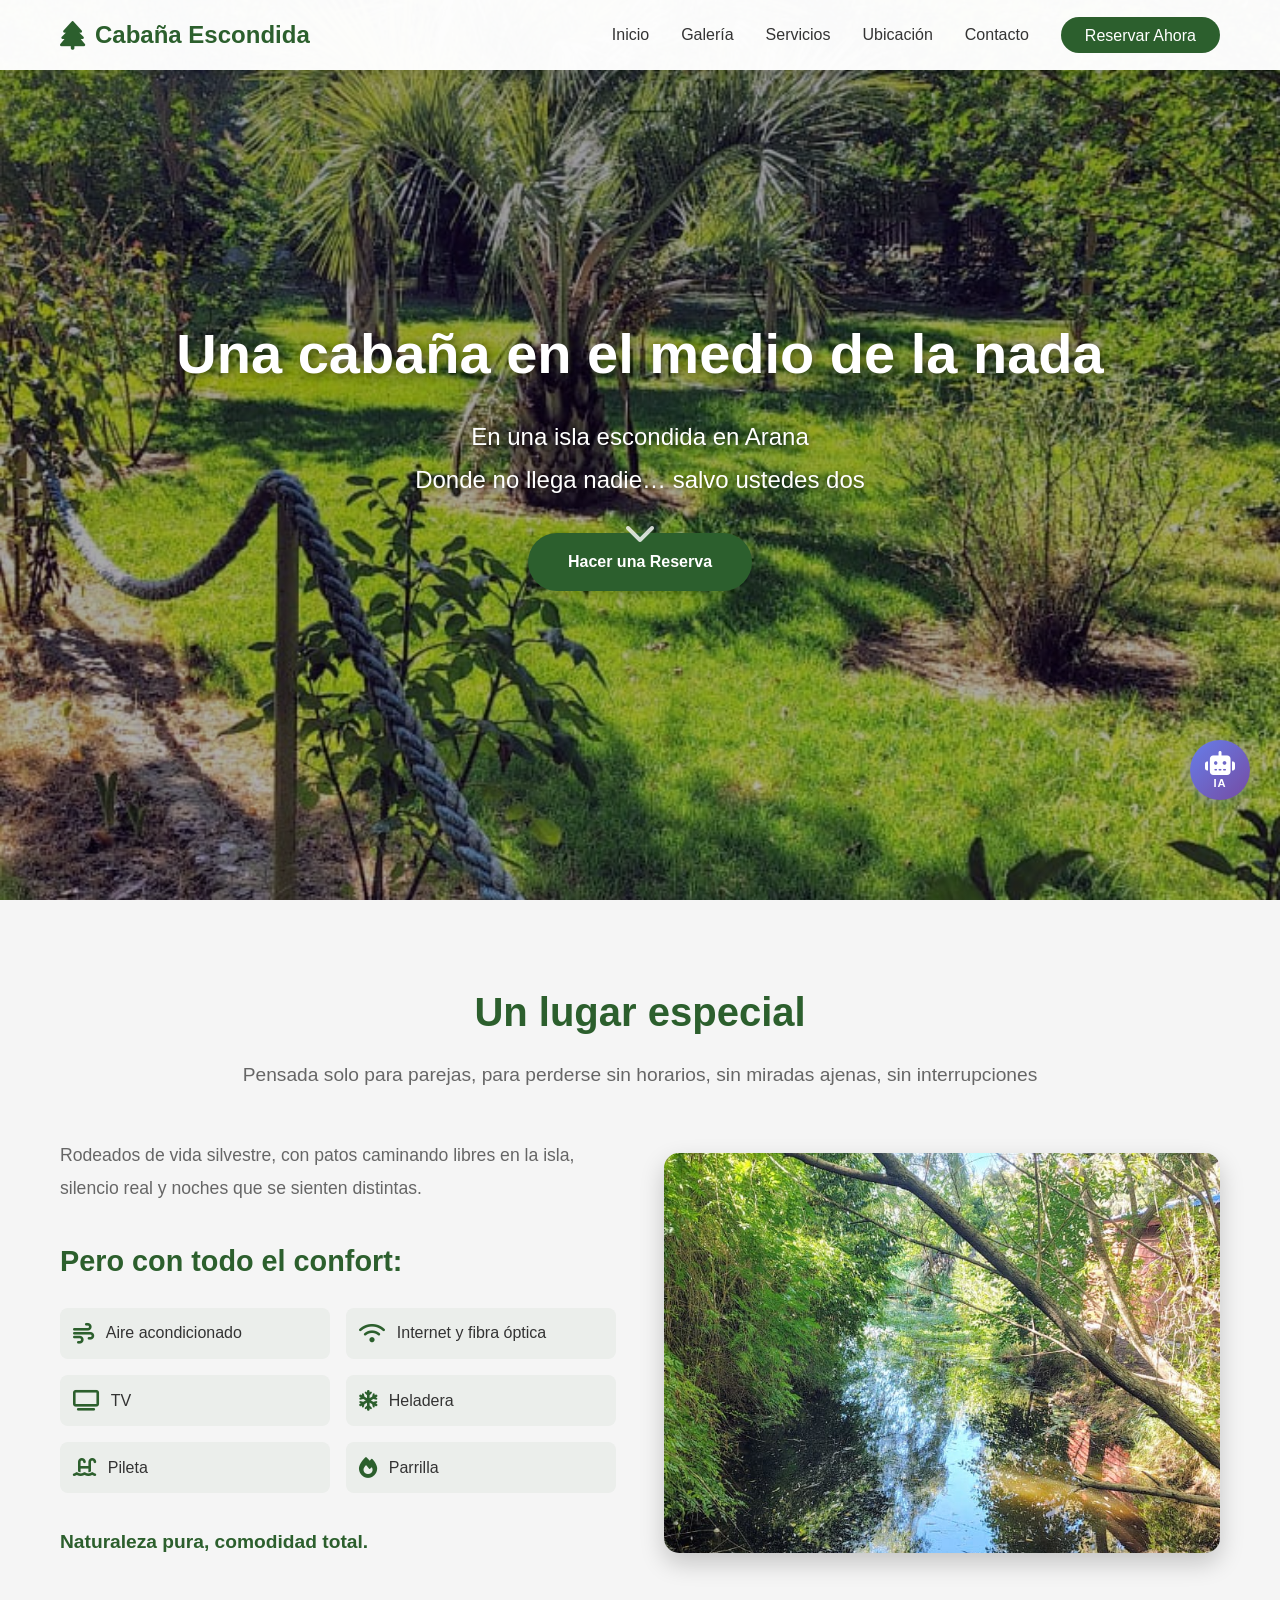
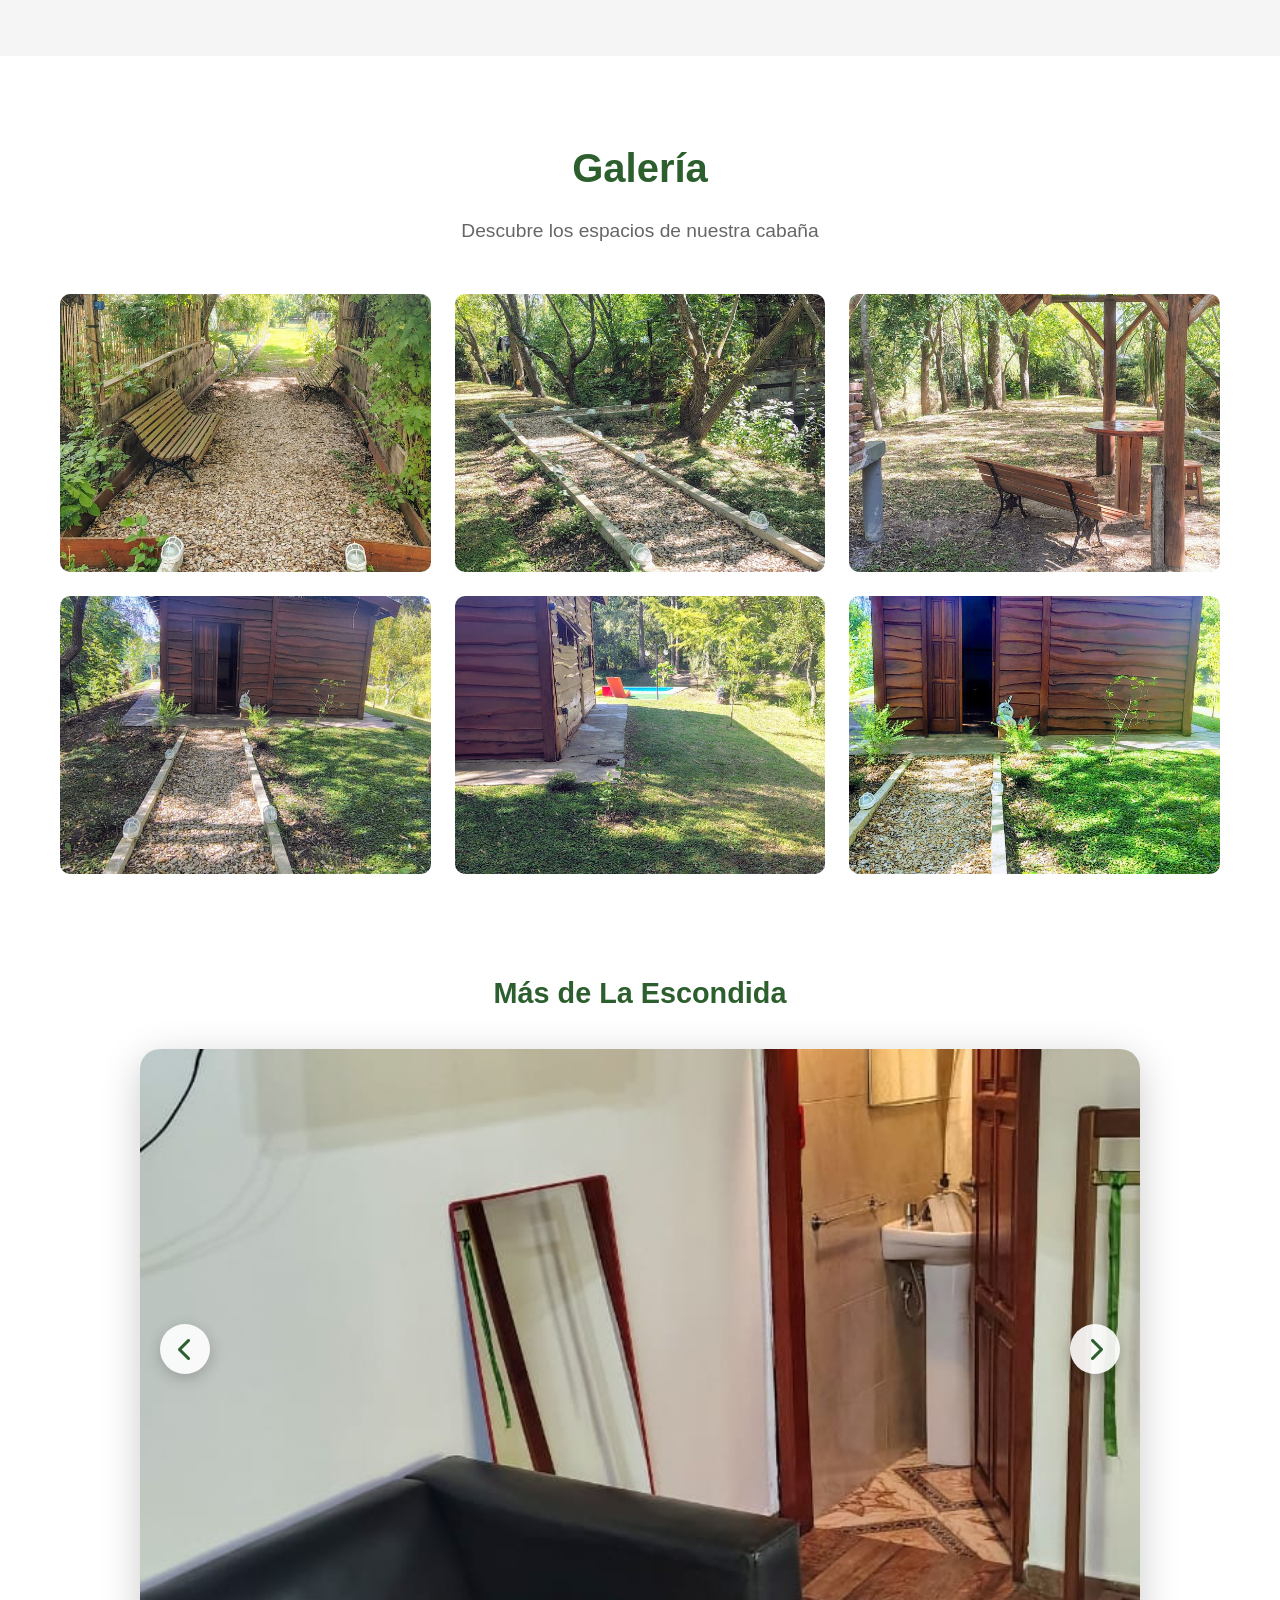
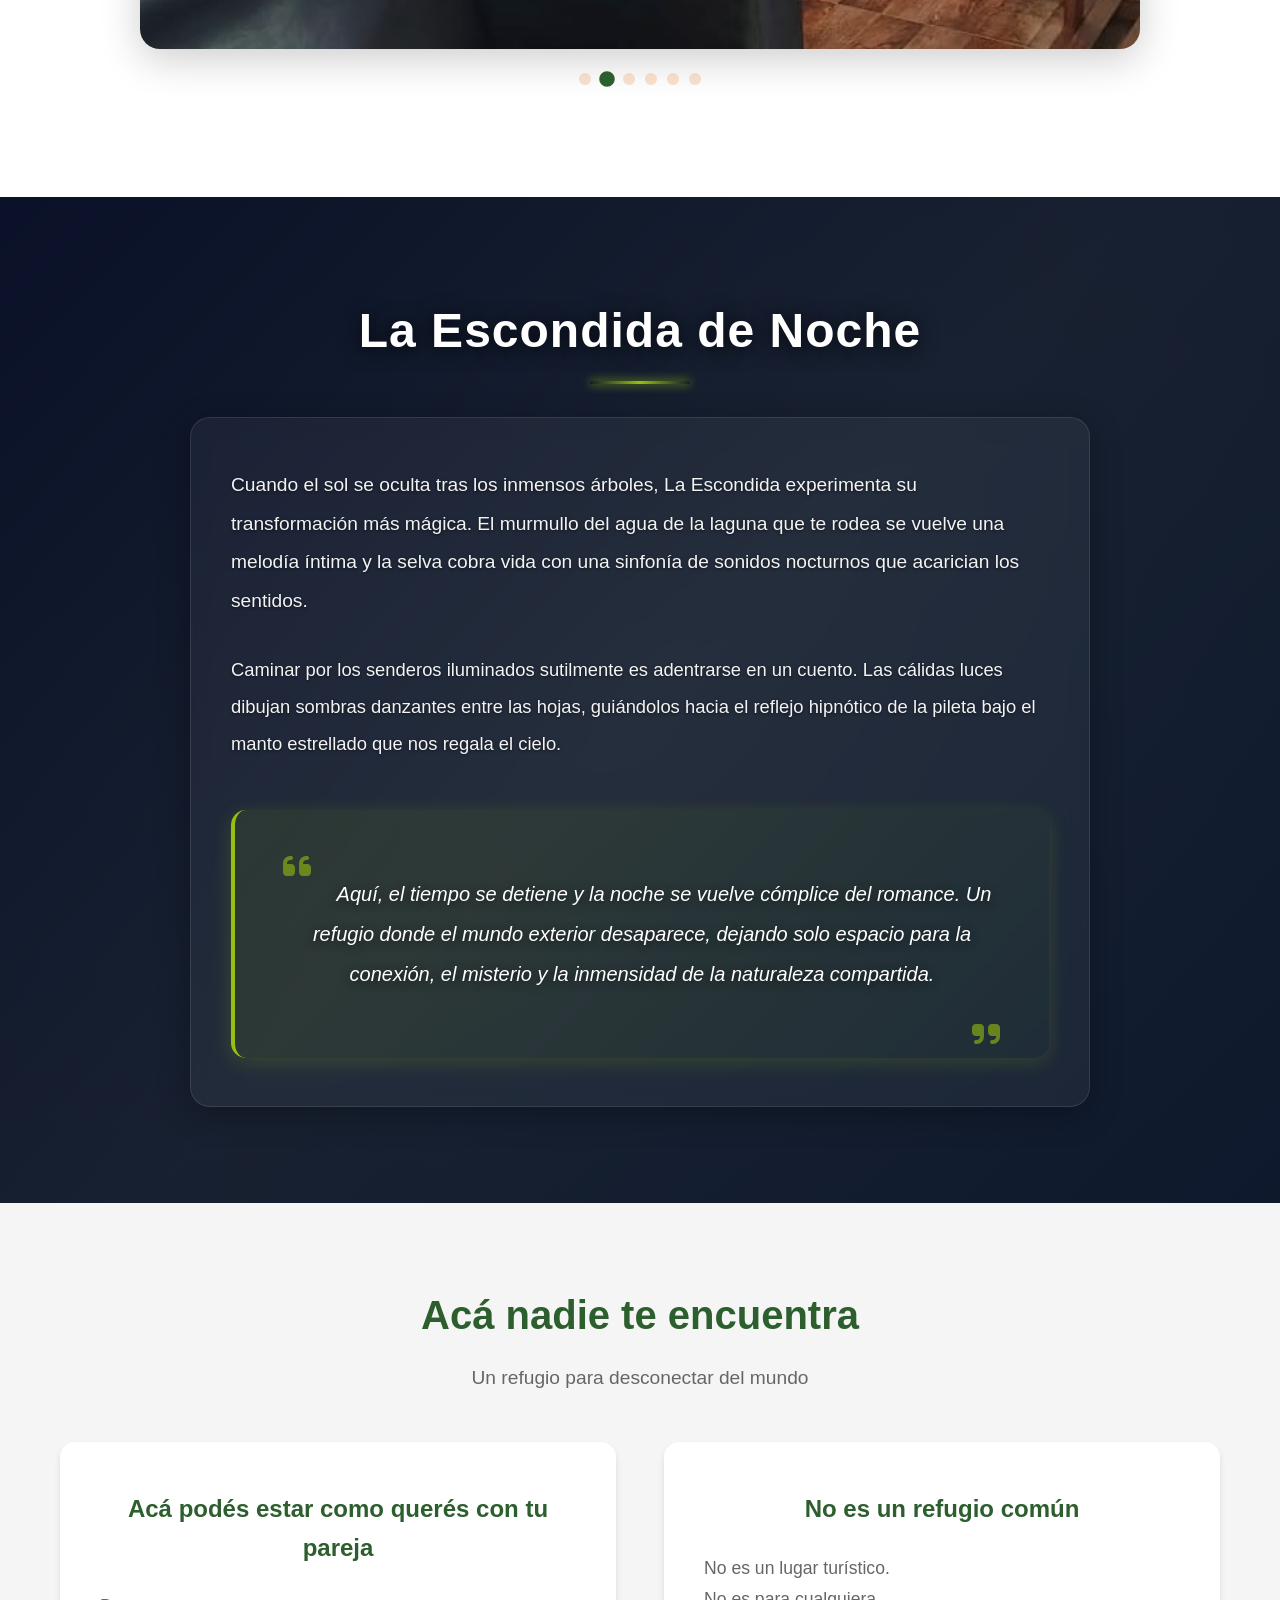
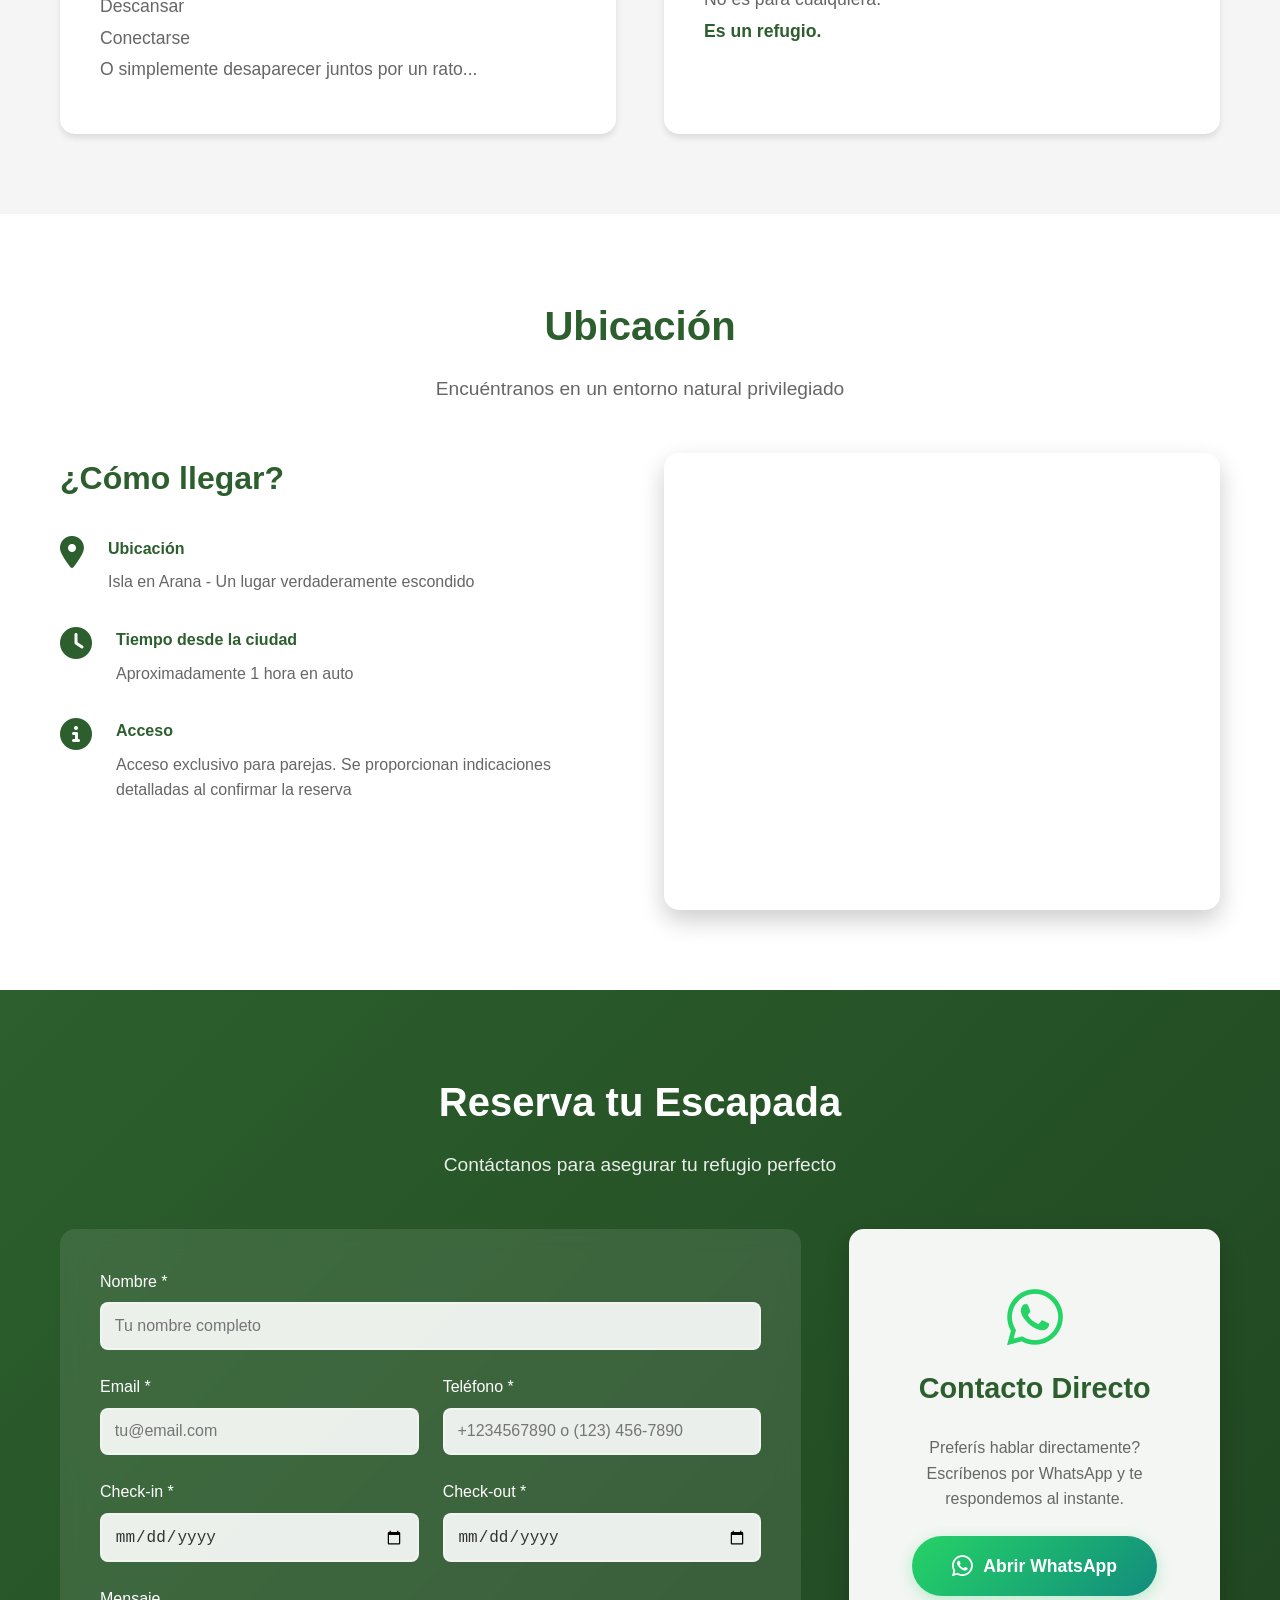
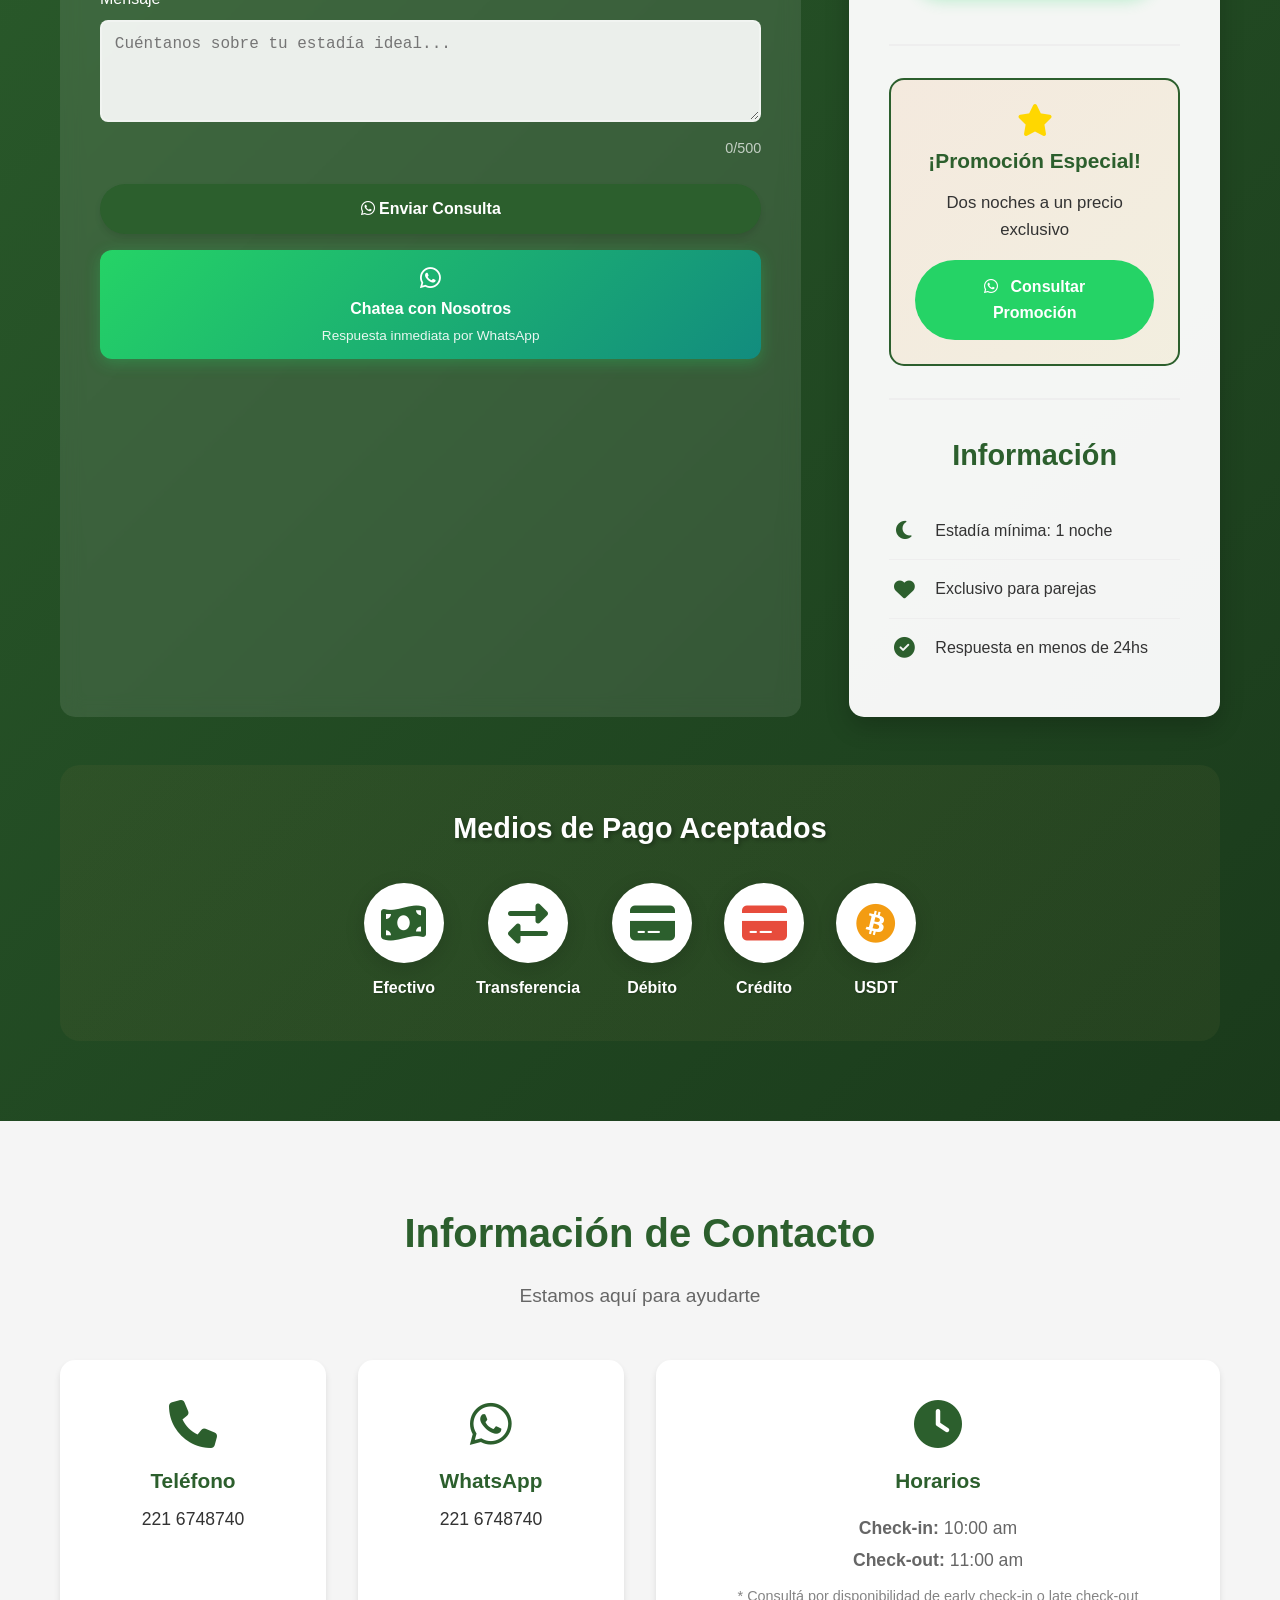
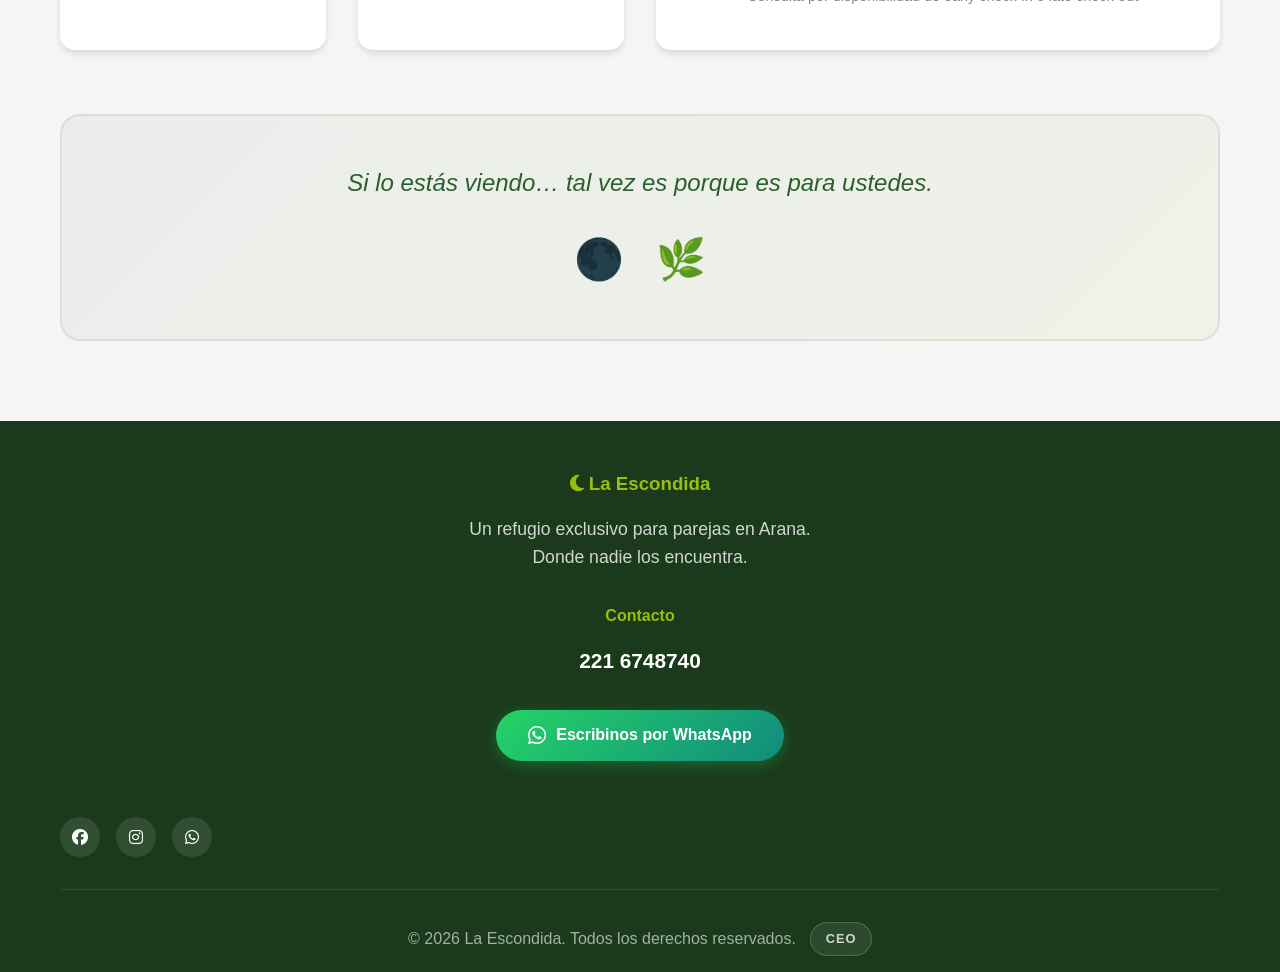
==== commit 25741a1c: "Actualiza contacto, PWA y panel CEO" ====
--- a/dashboard.html
+++ b/dashboard.html
@@ -429,7 +429,7 @@
 
         function clearData() {
             const password = prompt('Ingrese la contraseña para limpiar los datos:');
-            if (password === '12345') {
+            if (password === '1234') {
                 if (confirm('¿Está seguro de que desea eliminar todos los datos de analytics?')) {
                     localStorage.removeItem('cabana_analytics');
                     loadAnalytics();
